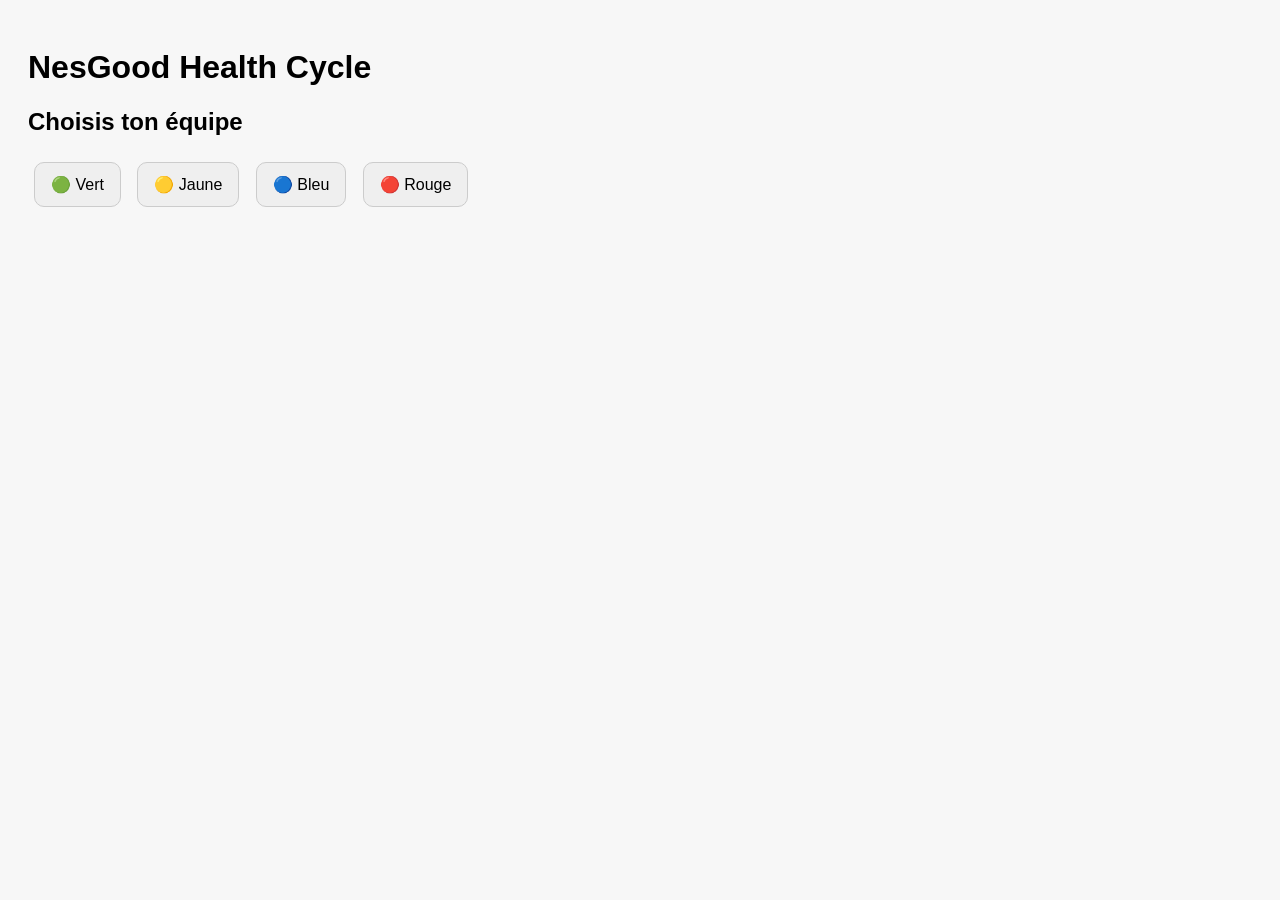
==== index.html @ 1860fed1 "Update index.html" ====
<!DOCTYPE html>
<html lang="fr">
<head>
  <meta charset="UTF-8">
  <title>NesGood Health Cycle</title>
  <link rel="stylesheet" href="./src/styles.css">
</head>
<body>

  <h1>NesGood Health Cycle</h1>

  <h2>Choisis ton équipe</h2>

  <button id="vert">🟢 Vert</button>
  <button id="jaune">🟡 Jaune</button>
  <button id="bleu">🔵 Bleu</button>
  <button id="rouge">🔴 Rouge</button>

  <div id="resultat"></div>

  <script type="module" src="./src/main.js"></script>

</body>
</html>
---- src/styles.css ----
body {
  font-family: Arial, sans-serif;
  padding: 20px;
  background: #f7f7f7;
}

button {
  padding: 12px 16px;
  margin: 6px;
  border-radius: 10px;
  border: 1px solid #ccc;
  font-size: 16px;
}

.card-section {
  padding: 16px;
  border-radius: 14px;
  margin: 14px 0;
}

.sleep-box {
  background: #dff1ff;
}

.nutrition-box {
  background: #ffe1df;
}

.activity-box {
  background: #fff4bf;
}

.recipe-box {
  background: #eeeeee;
}

.time-note {
  display: inline-block;
  background: white;
  padding: 4px 8px;
  border-radius: 8px;
  font-weight: bold;
  margin: 3px 0;
}
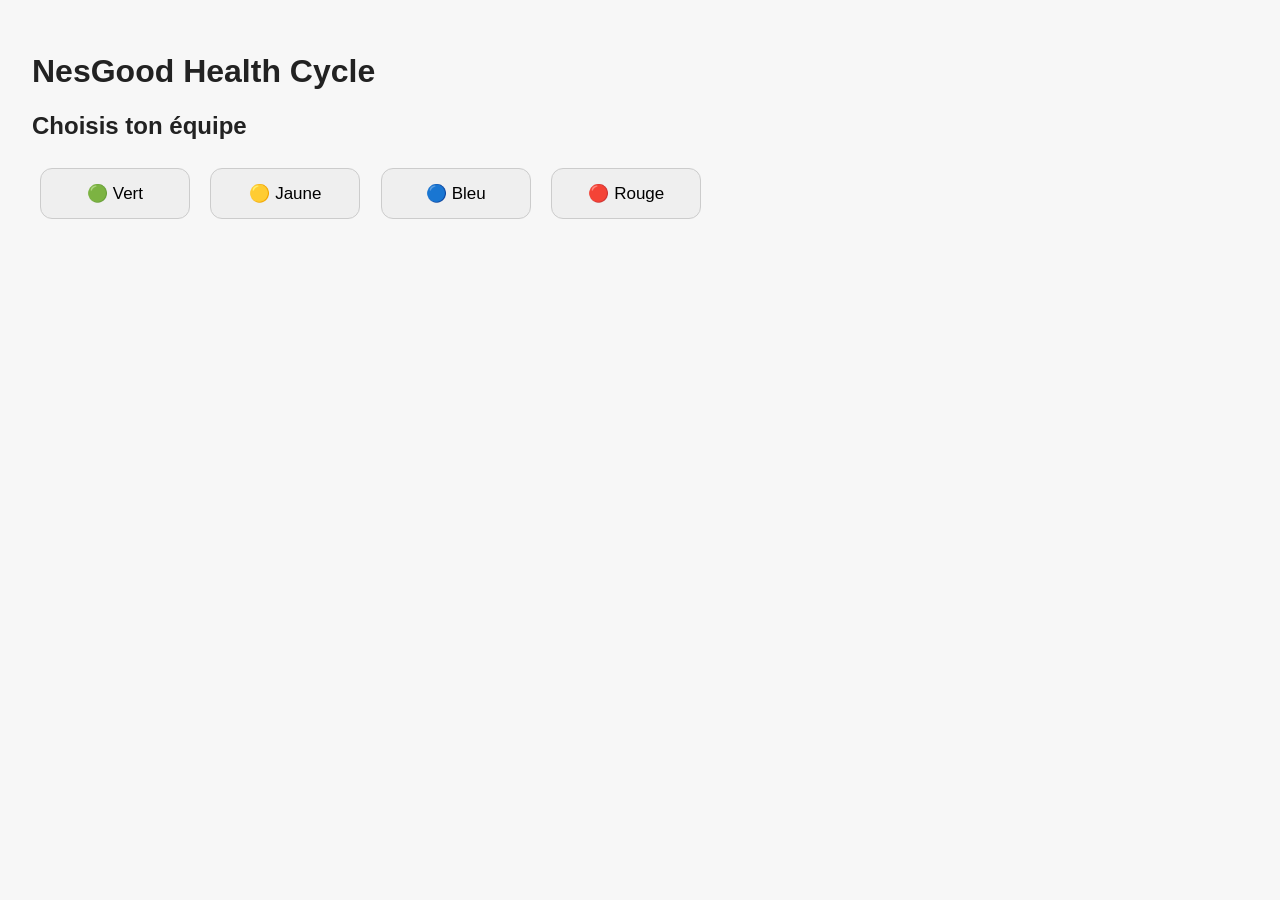
==== commit 601fc7c3: "Update index.html" ====
--- a/index.html
+++ b/index.html
@@ -2,23 +2,48 @@
 <html lang="fr">
 <head>
   <meta charset="UTF-8">
+
+  <meta
+    name="viewport"
+    content="width=device-width, initial-scale=1.0"
+  >
+
   <title>NesGood Health Cycle</title>
-  <link rel="stylesheet" href="./src/styles.css">
+
+  <link
+    rel="stylesheet"
+    href="./src/styles.css"
+  >
 </head>
+
 <body>
 
   <h1>NesGood Health Cycle</h1>
 
   <h2>Choisis ton équipe</h2>
 
-  <button id="vert">🟢 Vert</button>
-  <button id="jaune">🟡 Jaune</button>
-  <button id="bleu">🔵 Bleu</button>
-  <button id="rouge">🔴 Rouge</button>
+  <button id="vert">
+    🟢 Vert
+  </button>
+
+  <button id="jaune">
+    🟡 Jaune
+  </button>
+
+  <button id="bleu">
+    🔵 Bleu
+  </button>
+
+  <button id="rouge">
+    🔴 Rouge
+  </button>
 
   <div id="resultat"></div>
 
-  <script type="module" src="./src/main.js"></script>
+  <script
+    type="module"
+    src="./src/main.js"
+  ></script>
 
 </body>
 </html>
--- a/src/styles.css
+++ b/src/styles.css
@@ -1,22 +1,52 @@
+* {
+  box-sizing: border-box;
+}
+
+html, body {
+  margin: 0;
+  padding: 0;
+  width: 100%;
+  overflow-x: hidden;
+}
 
 body {
   font-family: Arial, sans-serif;
-  padding: 20px;
   background: #f7f7f7;
+  padding: 16px;
+  color: #222;
+}
+
+h1, h2, h3, p {
+  max-width: 100%;
+  word-wrap: break-word;
+  overflow-wrap: break-word;
 }
 
 button {
-  padding: 12px 16px;
-  margin: 6px;
-  border-radius: 10px;
+  width: 100%;
+  max-width: 420px;
+  padding: 14px 16px;
+  margin: 6px 0;
+  border-radius: 12px;
   border: 1px solid #ccc;
-  font-size: 16px;
+  font-size: 17px;
+  display: block;
+}
+
+#resultat {
+  width: 100%;
+  max-width: 760px;
+  margin: 20px auto 0;
 }
 
 .card-section {
+  width: 100%;
+  max-width: 100%;
   padding: 16px;
   border-radius: 14px;
   margin: 14px 0;
+  overflow-wrap: break-word;
+  word-break: normal;
 }
 
 .sleep-box {
@@ -37,9 +67,61 @@
 
 .time-note {
   display: inline-block;
+  max-width: 100%;
   background: white;
-  padding: 4px 8px;
-  border-radius: 8px;
+  padding: 6px 10px;
+  border-radius: 10px;
   font-weight: bold;
-  margin: 3px 0;
+  margin: 4px 2px;
+  overflow-wrap: break-word;
 }
+
+/* Tablette et PC */
+@media (min-width: 768px) {
+  body {
+    padding: 32px;
+  }
+
+  button {
+    display: inline-block;
+    width: auto;
+    min-width: 150px;
+    margin: 8px;
+  }
+
+  #resultat {
+    max-width: 820px;
+  }
+}
+
+/* Petit smartphone */
+@media (max-width: 420px) {
+  body {
+    padding: 12px;
+  }
+
+  h1 {
+    font-size: 24px;
+  }
+
+  h2 {
+    font-size: 20px;
+  }
+
+  h3 {
+    font-size: 18px;
+  }
+
+  p {
+    font-size: 15px;
+    line-height: 1.45;
+  }
+
+  .card-section {
+    padding: 13px;
+  }
+
+  .time-note {
+    font-size: 14px;
+  }
+}
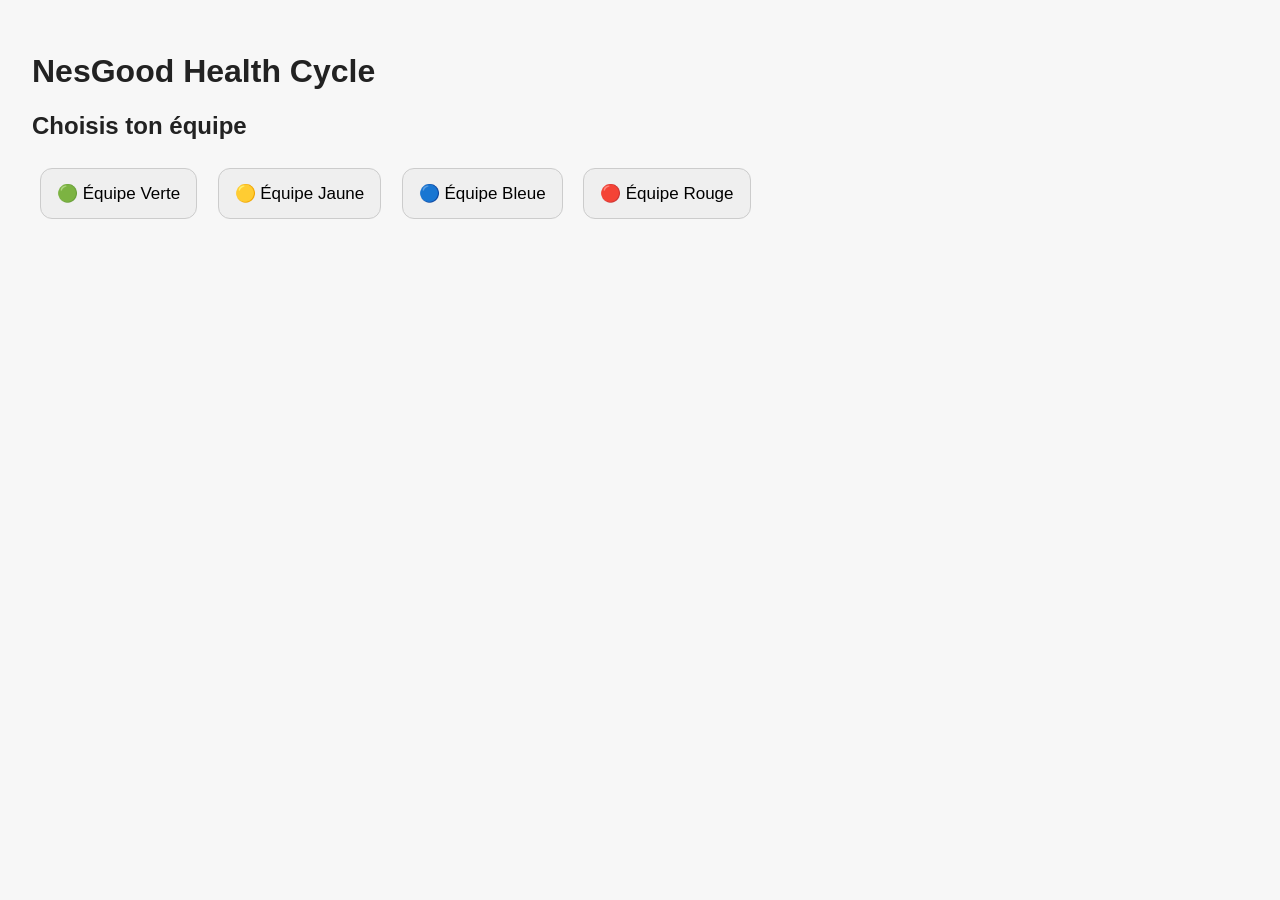
==== commit 403fc2d6: "Update index.html" ====
--- a/index.html
+++ b/index.html
@@ -22,21 +22,29 @@
 
   <h2>Choisis ton équipe</h2>
 
-  <button id="vert">
-    🟢 Vert
-  </button>
+  <div class="team-grid">
 
-  <button id="jaune">
-    🟡 Jaune
-  </button>
+    <button id="vert" class="team-btn team-green">
+      <span class="team-dot">🟢</span>
+      <span>Équipe Verte</span>
+    </button>
 
-  <button id="bleu">
-    🔵 Bleu
-  </button>
+    <button id="jaune" class="team-btn team-yellow">
+      <span class="team-dot">🟡</span>
+      <span>Équipe Jaune</span>
+    </button>
 
-  <button id="rouge">
-    🔴 Rouge
-  </button>
+    <button id="bleu" class="team-btn team-blue">
+      <span class="team-dot">🔵</span>
+      <span>Équipe Bleue</span>
+    </button>
+
+    <button id="rouge" class="team-btn team-red">
+      <span class="team-dot">🔴</span>
+      <span>Équipe Rouge</span>
+    </button>
+
+  </div>
 
   <div id="resultat"></div>
 
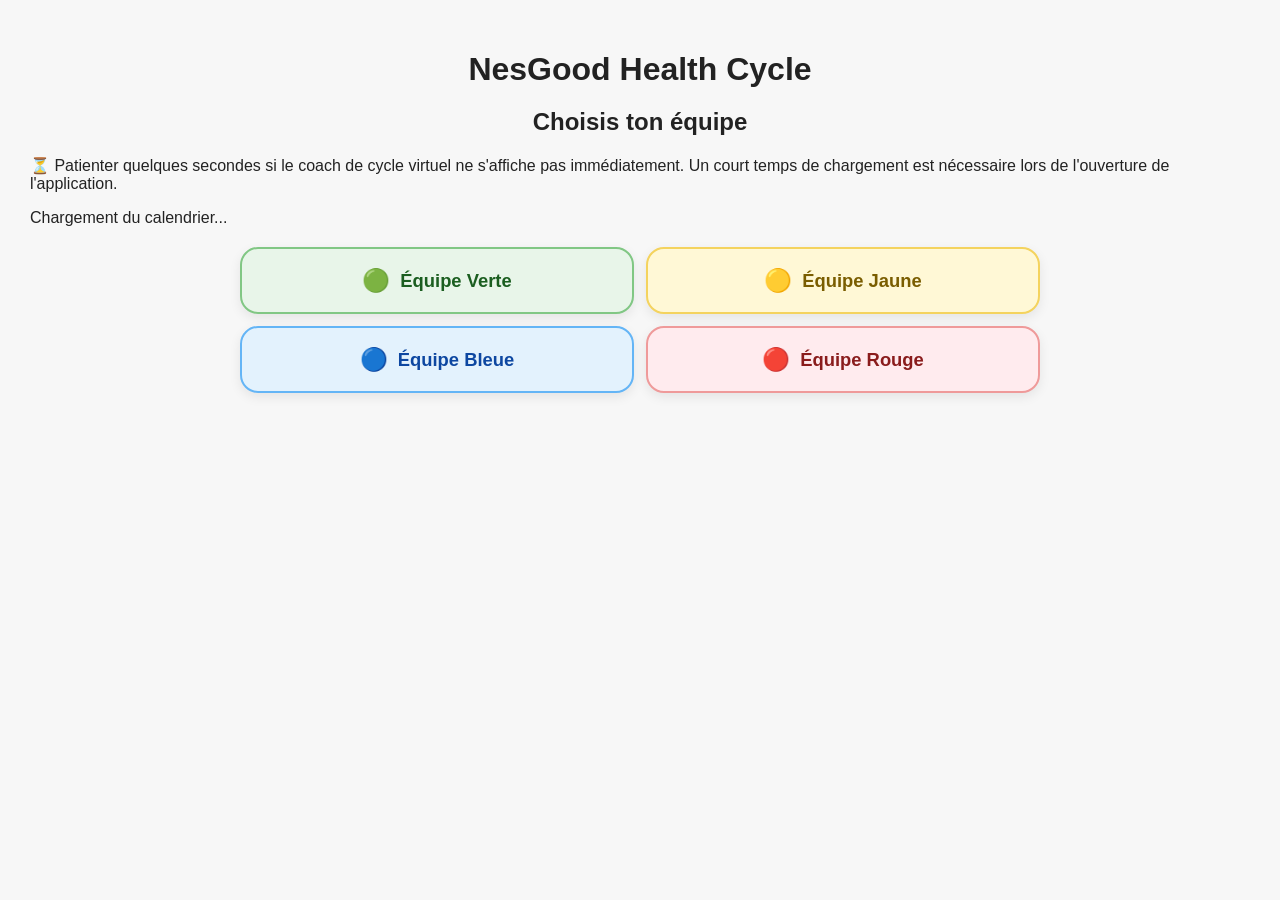
==== commit 08c8f23c: "Update index.html" ====
--- a/index.html
+++ b/index.html
@@ -22,24 +22,33 @@
 
   <h2>Choisis ton équipe</h2>
 
+  <p class="loading-message">
+    ⏳ Patienter quelques secondes si le coach de cycle virtuel ne s'affiche pas immédiatement.
+    Un court temps de chargement est nécessaire lors de l'ouverture de l'application.
+  </p>
+
+  <div id="calendarStatus" class="calendar-status loading">
+    Chargement du calendrier...
+  </div>
+
   <div class="team-grid">
 
-    <button id="vert" class="team-btn team-green">
+    <button id="vert" class="team-btn team-green" disabled>
       <span class="team-dot">🟢</span>
       <span>Équipe Verte</span>
     </button>
 
-    <button id="jaune" class="team-btn team-yellow">
+    <button id="jaune" class="team-btn team-yellow" disabled>
       <span class="team-dot">🟡</span>
       <span>Équipe Jaune</span>
     </button>
 
-    <button id="bleu" class="team-btn team-blue">
+    <button id="bleu" class="team-btn team-blue" disabled>
       <span class="team-dot">🔵</span>
       <span>Équipe Bleue</span>
     </button>
 
-    <button id="rouge" class="team-btn team-red">
+    <button id="rouge" class="team-btn team-red" disabled>
       <span class="team-dot">🔴</span>
       <span>Équipe Rouge</span>
     </button>
--- a/src/styles.css
+++ b/src/styles.css
@@ -2,7 +2,8 @@
   box-sizing: border-box;
 }
 
-html, body {
+html,
+body {
   margin: 0;
   padding: 0;
   width: 100%;
@@ -12,41 +13,126 @@
 body {
   font-family: Arial, sans-serif;
   background: #f7f7f7;
+  color: #222;
   padding: 16px;
-  color: #222;
-}
-
-h1, h2, h3, p {
+}
+
+h1 {
+  text-align: center;
+  margin-bottom: 8px;
+}
+
+h2 {
+  text-align: center;
+  margin-bottom: 20px;
+}
+
+h1,
+h2,
+h3,
+p {
   max-width: 100%;
-  word-wrap: break-word;
   overflow-wrap: break-word;
 }
 
-button {
-  width: 100%;
-  max-width: 420px;
-  padding: 14px 16px;
-  margin: 6px 0;
-  border-radius: 12px;
-  border: 1px solid #ccc;
-  font-size: 17px;
-  display: block;
+.team-grid {
+  display: grid;
+  grid-template-columns: 1fr;
+  gap: 12px;
+  max-width: 800px;
+  margin: 20px auto 30px auto;
+}
+
+.team-btn {
+  width: 100%;
+  border: none;
+  border-radius: 18px;
+  padding: 18px;
+  font-size: 1.15rem;
+  font-weight: bold;
+  cursor: pointer;
+  display: flex;
+  justify-content: center;
+  align-items: center;
+  gap: 10px;
+  transition: all 0.2s ease;
+  box-shadow: 0 4px 12px rgba(0,0,0,0.08);
+}
+
+.team-btn:hover {
+  transform: translateY(-2px);
+}
+
+.team-btn:active {
+  transform: scale(0.97);
+}
+
+.team-dot {
+  font-size: 1.4rem;
+}
+
+.team-green {
+  background: #e8f5e9;
+  border: 2px solid #81c784;
+  color: #1b5e20;
+}
+
+.team-yellow {
+  background: #fff8d6;
+  border: 2px solid #f4d35e;
+  color: #7a5d00;
+}
+
+.team-blue {
+  background: #e3f2fd;
+  border: 2px solid #64b5f6;
+  color: #0d47a1;
+}
+
+.team-red {
+  background: #ffebee;
+  border: 2px solid #ef9a9a;
+  color: #8a1c1c;
 }
 
 #resultat {
   width: 100%;
-  max-width: 760px;
-  margin: 20px auto 0;
-}
-
-.card-section {
-  width: 100%;
-  max-width: 100%;
+  max-width: 850px;
+  margin: auto;
+}
+
+.welcome-box {
+  background: #e8f5e9;
+  border-left: 6px solid #4caf50;
   padding: 16px;
   border-radius: 14px;
-  margin: 14px 0;
-  overflow-wrap: break-word;
-  word-break: normal;
+  margin-bottom: 18px;
+}
+
+.horaire-box {
+  background: white;
+  border: 1px solid #ddd;
+  border-radius: 14px;
+  padding: 14px;
+  margin-top: 16px;
+  margin-bottom: 16px;
+}
+
+.time-note {
+  display: inline-block;
+  background: white;
+  padding: 8px 12px;
+  margin: 6px 2px 12px 0;
+  border-radius: 10px;
+  font-weight: bold;
+  font-size: 0.95rem;
+}
+
+.card-section {
+  width: 100%;
+  border-radius: 14px;
+  padding: 16px;
+  margin-top: 16px;
 }
 
 .sleep-box {
@@ -65,63 +151,72 @@
   background: #eeeeee;
 }
 
-.time-note {
-  display: inline-block;
-  max-width: 100%;
-  background: white;
-  padding: 6px 10px;
-  border-radius: 10px;
-  font-weight: bold;
-  margin: 4px 2px;
-  overflow-wrap: break-word;
-}
-
-/* Tablette et PC */
+.card-subtitle {
+  font-weight: bold;
+  margin-top: 10px;
+  margin-bottom: 6px;
+}
+
+.card-bullet {
+  margin-left: 10px;
+  margin-bottom: 8px;
+  line-height: 1.45;
+}
+
+.card-highlight {
+  font-weight: bold;
+}
+
 @media (min-width: 768px) {
   body {
-    padding: 32px;
-  }
-
-  button {
-    display: inline-block;
-    width: auto;
-    min-width: 150px;
-    margin: 8px;
-  }
-
-  #resultat {
-    max-width: 820px;
-  }
-}
-
-/* Petit smartphone */
+    padding: 30px;
+  }
+
+  .team-grid {
+    grid-template-columns: repeat(2, 1fr);
+  }
+
+  h1 {
+    font-size: 2rem;
+  }
+}
+
 @media (max-width: 420px) {
   body {
     padding: 12px;
   }
 
   h1 {
-    font-size: 24px;
+    font-size: 1.6rem;
   }
 
   h2 {
-    font-size: 20px;
+    font-size: 1.2rem;
   }
 
   h3 {
-    font-size: 18px;
+    font-size: 1rem;
   }
 
   p {
-    font-size: 15px;
-    line-height: 1.45;
+    font-size: 0.95rem;
+    line-height: 1.5;
   }
 
   .card-section {
-    padding: 13px;
+    padding: 14px;
+  }
+
+  .welcome-box {
+    padding: 14px;
+  }
+
+  .team-btn {
+    font-size: 1rem;
+    padding: 16px;
   }
 
   .time-note {
-    font-size: 14px;
-  }
-}
+    font-size: 0.85rem;
+  }
+}
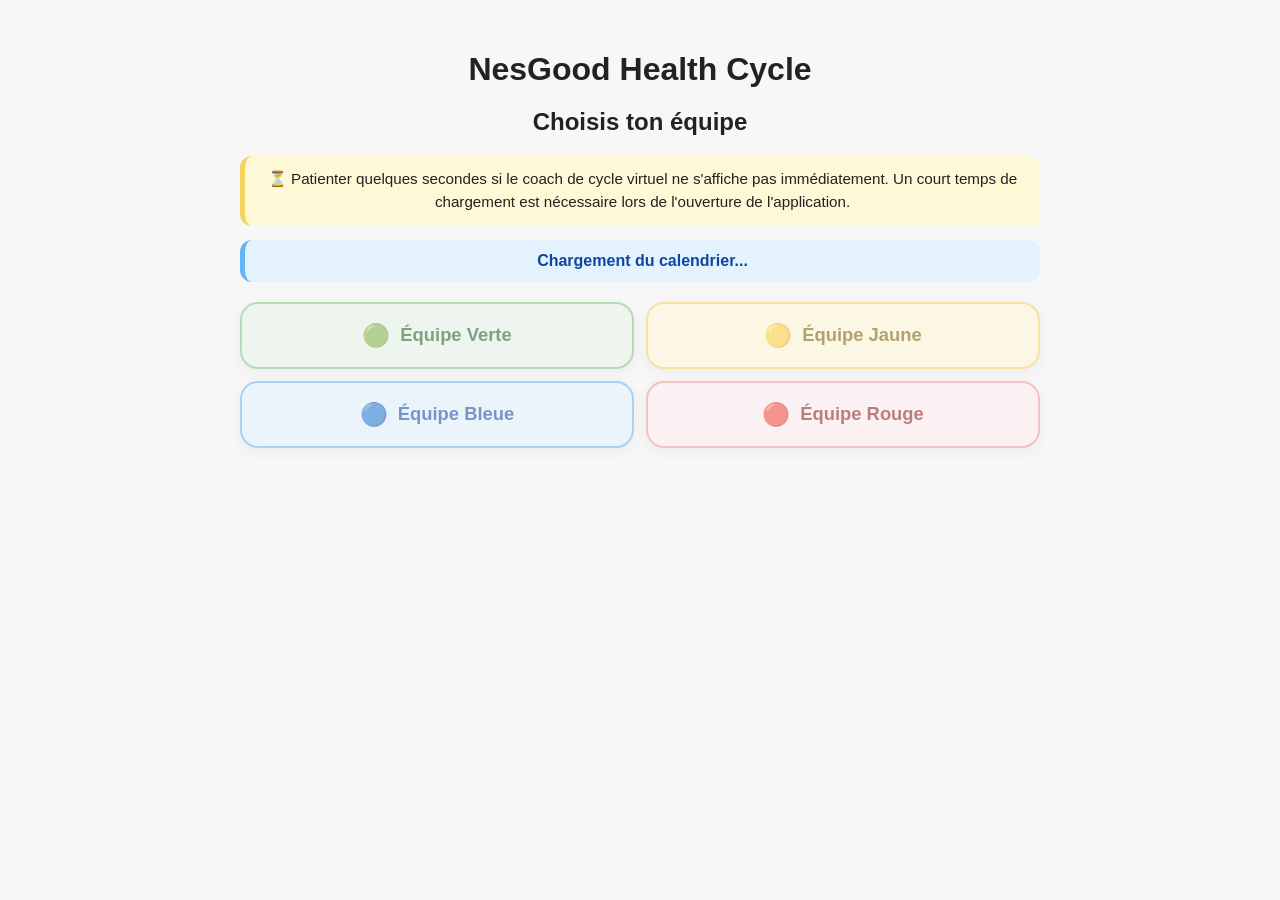
==== commit 2c73c65d: "Update index.html" ====
--- a/index.html
+++ b/index.html
@@ -8,7 +8,7 @@
     content="width=device-width, initial-scale=1.0"
   >
 
-  <title>NesGood Health Cycle</title>
+  <title>Nes Good Health Cycle</title>
 
   <link
     rel="stylesheet"
--- a/src/styles.css
+++ b/src/styles.css
@@ -67,6 +67,12 @@
   transform: scale(0.97);
 }
 
+.team-btn:disabled {
+  opacity: 0.55;
+  cursor: not-allowed;
+  transform: none;
+}
+
 .team-dot {
   font-size: 1.4rem;
 }
@@ -95,11 +101,80 @@
   color: #8a1c1c;
 }
 
+.loading-message {
+  max-width: 800px;
+  margin: 0 auto 14px auto;
+  padding: 12px 16px;
+  background: #fff8d6;
+  border-left: 5px solid #f4d35e;
+  border-radius: 12px;
+  text-align: center;
+  font-size: 0.95rem;
+  line-height: 1.5;
+}
+
+.calendar-status {
+  max-width: 800px;
+  margin: 0 auto 20px auto;
+  padding: 12px 16px;
+  border-radius: 12px;
+  text-align: center;
+  font-weight: bold;
+}
+
+.calendar-status.loading {
+  background: #e3f2fd;
+  border-left: 5px solid #64b5f6;
+  color: #0d47a1;
+}
+
+.calendar-status.ready {
+  background: #e8f5e9;
+  border-left: 5px solid #4caf50;
+  color: #1b5e20;
+}
+
+.calendar-status.error {
+  background: #ffebee;
+  border-left: 5px solid #ef5350;
+  color: #8a1c1c;
+}
+
 #resultat {
   width: 100%;
-  max-width: 850px;
+  max-width: 980px;
   margin: auto;
 }
+
+/* Layout haut */
+
+.top-layout {
+  display: grid;
+  grid-template-columns: 1fr;
+  grid-template-areas:
+    "left"
+    "right"
+    "event";
+  gap: 18px;
+  align-items: start;
+}
+
+.top-left {
+  grid-area: left;
+  min-width: 0;
+}
+
+.top-right {
+  grid-area: right;
+  min-width: 0;
+}
+
+.event-planner-wrapper {
+  grid-area: event;
+  min-width: 0;
+}
+
+/* Cartes haut */
 
 .welcome-box {
   background: #e8f5e9;
@@ -109,7 +184,27 @@
   margin-bottom: 18px;
 }
 
-.horaire-box {
+.coach-tip-box {
+  margin: 16px 0;
+  background: linear-gradient(135deg, #e8f5e9, #f4fff5);
+  border-left: 6px solid #43a047;
+  border-radius: 16px;
+  padding: 18px;
+  box-shadow: 0 4px 10px rgba(0,0,0,0.05);
+}
+
+.coach-tip-header {
+  font-size: 1.1rem;
+  font-weight: bold;
+  color: #2e7d32;
+  margin-bottom: 10px;
+}
+
+.coach-tip-content {
+  line-height: 1.6;
+}
+
+.horaire-block {
   background: white;
   border: 1px solid #ddd;
   border-radius: 14px;
@@ -117,6 +212,186 @@
   margin-top: 16px;
   margin-bottom: 16px;
 }
+
+.focus-box {
+  height: auto;
+  background: linear-gradient(135deg, #eef2ff, #f8f9ff);
+  border-left: 6px solid #5c6bc0;
+  border-radius: 18px;
+  padding: 18px;
+  box-shadow: 0 4px 12px rgba(0,0,0,0.06);
+}
+
+.focus-box h3 {
+  margin-top: 0;
+  color: #3949ab;
+}
+
+.focus-box hr {
+  border: none;
+  height: 1px;
+  background: rgba(0,0,0,0.12);
+  margin: 14px 0;
+}
+
+.focus-item {
+  margin: 12px 0;
+}
+
+.focus-item p {
+  margin: 4px 0 0 0;
+  line-height: 1.45;
+}
+
+.small-reminder-box {
+  margin-top: 16px;
+  background: white;
+  border-radius: 14px;
+  padding: 14px;
+  border: 1px solid rgba(0,0,0,0.06);
+}
+
+.recovery-box {
+  margin-top: 18px;
+  background: linear-gradient(135deg, #e8f5e9, #f7fff8);
+  border-left: 6px solid #43a047;
+  border-radius: 18px;
+  padding: 18px;
+  box-shadow: 0 4px 12px rgba(0,0,0,0.06);
+}
+
+.recovery-box h3 {
+  margin-top: 0;
+  color: #2e7d32;
+}
+
+.recovery-score {
+  margin: 10px 0;
+  font-weight: bold;
+  letter-spacing: 1px;
+  color: #2e7d32;
+}
+
+/* Préparation personnalisée */
+
+.event-planner-box {
+  margin-top: 16px;
+  background: #fff8d6;
+  border-left: 6px solid #f4d35e;
+  border-radius: 16px;
+  padding: 16px;
+  box-shadow: 0 4px 10px rgba(0,0,0,0.04);
+}
+
+.event-planner-box h3 {
+  margin-top: 0;
+  color: #7a5d00;
+}
+
+.event-planner-box label {
+  display: block;
+  margin-top: 12px;
+  margin-bottom: 6px;
+  font-weight: bold;
+}
+
+.event-planner-box input,
+.event-planner-box select {
+  width: 100%;
+  padding: 12px;
+  border-radius: 12px;
+  border: 1px solid #ddd;
+  background: white;
+  font-size: 1rem;
+}
+
+.event-planner-box small {
+  display: block;
+  margin-top: 6px;
+  color: #7a5d00;
+  line-height: 1.4;
+}
+
+.event-btn {
+  width: 100%;
+  margin-top: 14px;
+  padding: 13px 16px;
+  border-radius: 14px;
+  border: none;
+  cursor: pointer;
+  background: #7a5d00;
+  color: white;
+  font-weight: bold;
+  font-size: 1rem;
+}
+
+.event-btn:active {
+  transform: scale(0.98);
+}
+
+.event-result {
+  margin-top: 14px;
+  background: white;
+  border-radius: 14px;
+  padding: 14px;
+  border: 1px solid rgba(0,0,0,0.08);
+}
+
+.event-result h3 {
+  margin-top: 0;
+}
+
+.event-plan {
+  margin-top: 18px;
+  display: grid;
+  grid-template-columns: 1fr;
+  gap: 14px;
+}
+
+.event-plan-day {
+  background: #fffdf2;
+  border-left: 5px solid #f4d35e;
+  border-radius: 14px;
+  padding: 14px;
+  border: 1px solid rgba(0,0,0,0.06);
+}
+
+.event-plan-day h4 {
+  margin: 0 0 12px 0;
+  font-size: 1.05rem;
+  color: #7a5d00;
+}
+
+.event-plan-line {
+  background: white;
+  border-radius: 12px;
+  padding: 10px 12px;
+  margin-bottom: 10px;
+  border: 1px solid rgba(0,0,0,0.05);
+}
+
+.event-plan-line:last-child {
+  margin-bottom: 0;
+}
+
+.event-plan-line p {
+  margin: 5px 0 0 0;
+  line-height: 1.45;
+}
+
+/* Séparateur détails */
+
+.details-separator {
+  margin: 28px 0 10px 0;
+  border-top: 2px solid #222;
+}
+
+.details-title {
+  text-align: center;
+  margin: 0 0 16px 0;
+}
+
+/* Cartes détail */
 
 .time-note {
   display: inline-block;
@@ -167,19 +442,166 @@
   font-weight: bold;
 }
 
-@media (min-width: 768px) {
+/* Recettes */
+
+.recipe-grid {
+  display: grid;
+  grid-template-columns: 1fr;
+  gap: 14px;
+  margin-top: 12px;
+}
+
+.recipe-panel {
+  background: rgba(255, 255, 255, 0.72);
+  border-radius: 14px;
+  padding: 14px;
+  border: 1px solid rgba(0,0,0,0.05);
+}
+
+.recipe-title {
+  font-weight: bold;
+  margin-bottom: 10px;
+  color: #444;
+}
+
+.recipe-visual {
+  text-align: center;
+  font-size: 2.6rem;
+  margin-bottom: 16px;
+}
+
+.nutrition-facts-box {
+  background: rgba(255, 255, 255, 0.76);
+  border-radius: 14px;
+  padding: 14px;
+  margin: 14px 0;
+  border: 1px solid rgba(0,0,0,0.08);
+  text-align: center;
+}
+
+.nutrition-facts-img {
+  width: 100%;
+  max-width: 360px;
+  height: auto;
+  border-radius: 12px;
+  display: block;
+  margin: 10px auto 0 auto;
+  box-shadow: 0 4px 10px rgba(0,0,0,0.08);
+}
+
+/* Le saviez-vous */
+
+.did-you-know-box {
+  margin-top: 18px;
+  background: linear-gradient(135deg, #eef2ff, #f8f9ff);
+  border-left: 6px solid #5c6bc0;
+  border-radius: 16px;
+  padding: 18px;
+  box-shadow: 0 4px 10px rgba(0,0,0,0.05);
+}
+
+.did-you-know-header {
+  font-size: 1.15rem;
+  font-weight: bold;
+  color: #3949ab;
+  margin-bottom: 10px;
+}
+
+.did-you-know-content {
+  font-size: 1rem;
+  line-height: 1.6;
+}
+
+/* Tablette / iPad : 2 colonnes */
+
+@media (min-width: 768px) and (max-width: 1199px) {
   body {
     padding: 30px;
   }
 
+  #resultat {
+    max-width: 1040px;
+  }
+
+  .top-layout {
+    grid-template-columns: minmax(0, 1fr) minmax(280px, 0.9fr);
+    grid-template-areas:
+      "left right"
+      "event right";
+  }
+
   .team-grid {
     grid-template-columns: repeat(2, 1fr);
   }
 
+  .recipe-grid {
+    grid-template-columns: repeat(2, 1fr);
+  }
+
+  .event-plan {
+    grid-template-columns: 1fr;
+  }
+
+  .nutrition-facts-img {
+    max-width: 420px;
+  }
+
+  .coach-tip-box,
+  .did-you-know-box,
+  .recovery-box {
+    padding: 22px;
+  }
+
   h1 {
     font-size: 2rem;
   }
 }
+
+/* PC large : 3 colonnes */
+
+@media (min-width: 1200px) {
+  body {
+    padding: 30px;
+  }
+
+  #resultat {
+    max-width: 1280px;
+  }
+
+  .top-layout {
+    grid-template-columns: minmax(0, 1fr) minmax(260px, 0.8fr) minmax(340px, 1fr);
+    grid-template-areas:
+      "left right event";
+  }
+
+  .team-grid {
+    grid-template-columns: repeat(2, 1fr);
+  }
+
+  .recipe-grid {
+    grid-template-columns: repeat(2, 1fr);
+  }
+
+  .event-plan {
+    grid-template-columns: 1fr;
+  }
+
+  .nutrition-facts-img {
+    max-width: 420px;
+  }
+
+  .coach-tip-box,
+  .did-you-know-box,
+  .recovery-box {
+    padding: 22px;
+  }
+
+  h1 {
+    font-size: 2rem;
+  }
+}
+
+/* Smartphone */
 
 @media (max-width: 420px) {
   body {
@@ -219,4 +641,49 @@
   .time-note {
     font-size: 0.85rem;
   }
-}
+
+  .recipe-panel {
+    padding: 12px;
+  }
+
+  .recipe-visual {
+    font-size: 2.1rem;
+  }
+
+  .nutrition-facts-box {
+    padding: 12px;
+  }
+
+  .nutrition-facts-img {
+    max-width: 100%;
+  }
+
+  .coach-tip-header,
+  .did-you-know-header {
+    font-size: 1rem;
+  }
+
+  .coach-tip-content,
+  .did-you-know-content {
+    font-size: 0.95rem;
+  }
+
+  .focus-box,
+  .event-planner-box,
+  .recovery-box {
+    padding: 14px;
+  }
+
+  .recovery-score {
+    font-size: 0.9rem;
+    letter-spacing: 0;
+  }
+
+  .event-plan-day {
+    padding: 12px;
+  }
+
+  .event-plan-line {
+    padding: 10px;
+  }
+}
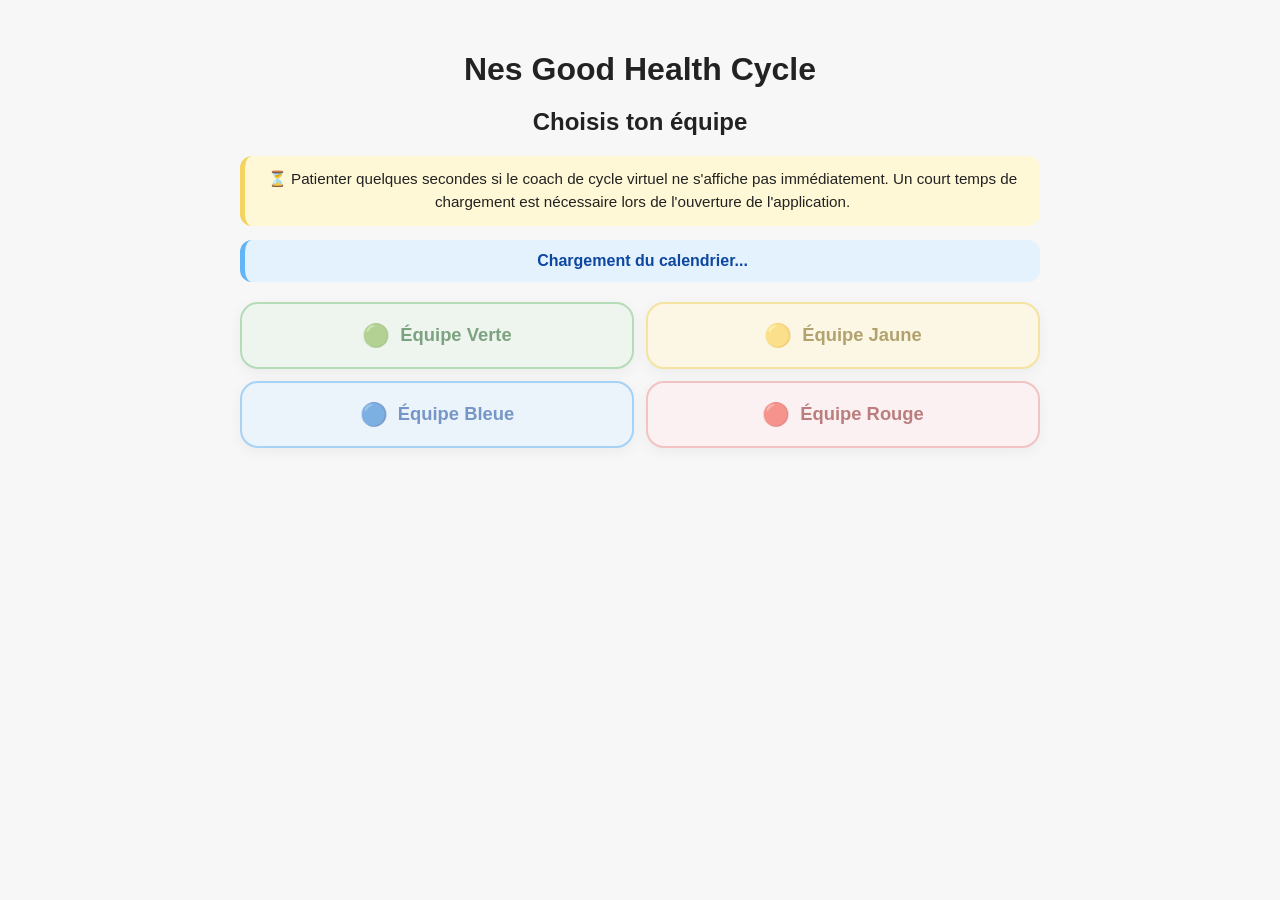
==== commit 9038dd12: "Update index.html" ====
--- a/index.html
+++ b/index.html
@@ -18,7 +18,7 @@
 
 <body>
 
-  <h1>NesGood Health Cycle</h1>
+  <h1>Nes Good Health Cycle</h1>
 
   <h2>Choisis ton équipe</h2>
 
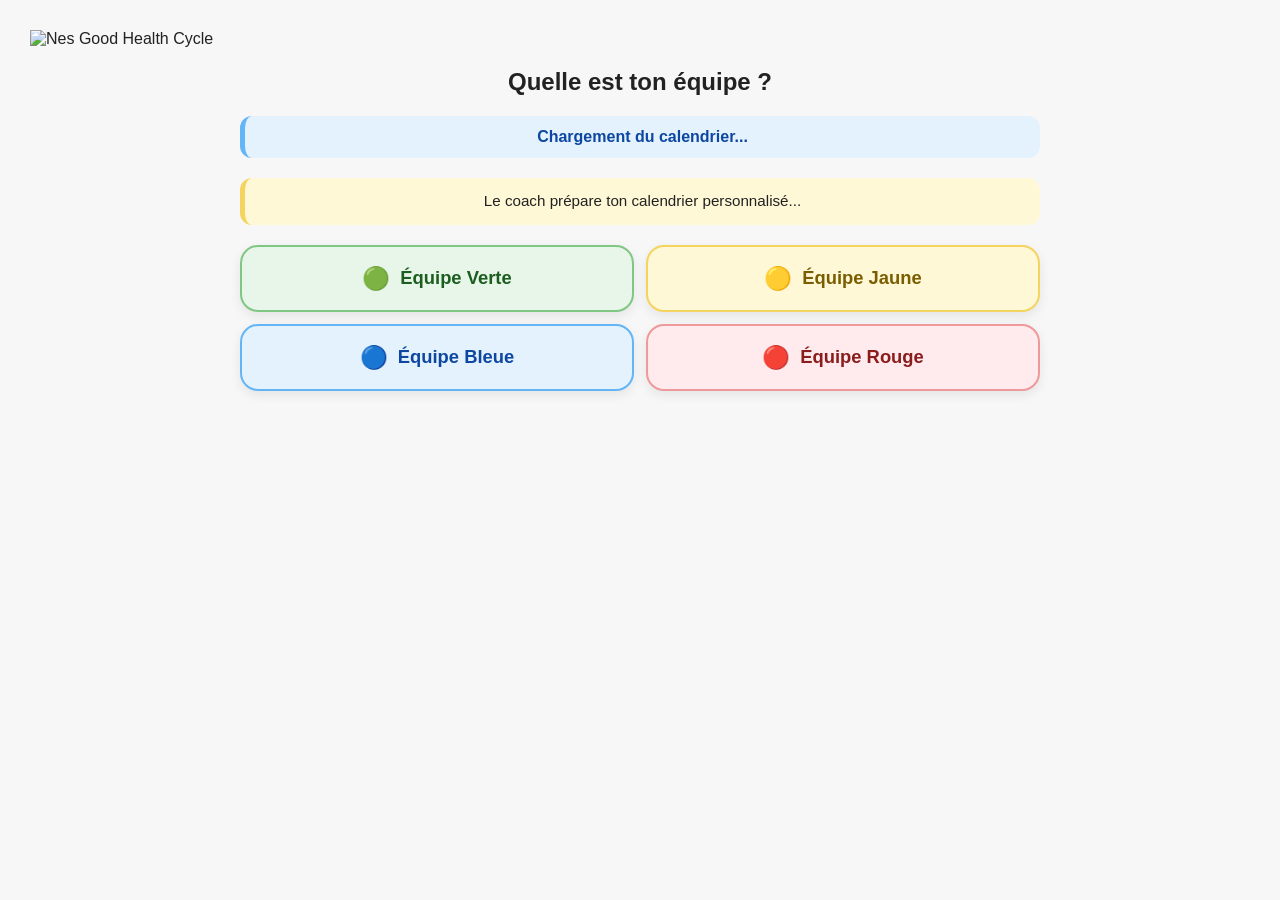
==== commit c6b1e81d: "Update index.html" ====
--- a/index.html
+++ b/index.html
@@ -1,66 +1,64 @@
 <!DOCTYPE html>
 <html lang="fr">
+
 <head>
-  <meta charset="UTF-8">
+    <meta charset="UTF-8">
+    <meta name="viewport" content="width=device-width, initial-scale=1.0">
 
-  <meta
-    name="viewport"
-    content="width=device-width, initial-scale=1.0"
-  >
+    <title>Nes Good Health Cycle</title>
 
-  <title>Nes Good Health Cycle</title>
-
-  <link
-    rel="stylesheet"
-    href="./src/styles.css"
-  >
+    <link rel="stylesheet" href="./src/styles.css">
 </head>
 
 <body>
 
-  <h1>Nes Good Health Cycle</h1>
+    <header class="app-header">
 
-  <h2>Choisis ton équipe</h2>
+        <img
+            src="./assets/logo/Logo Nes Good Health Cycle.png"
+            alt="Nes Good Health Cycle"
+            class="app-logo">
 
-  <p class="loading-message">
-    ⏳ Patienter quelques secondes si le coach de cycle virtuel ne s'affiche pas immédiatement.
-    Un court temps de chargement est nécessaire lors de l'ouverture de l'application.
-  </p>
+        <h2>Quelle est ton équipe ?</h2>
 
-  <div id="calendarStatus" class="calendar-status loading">
-    Chargement du calendrier...
-  </div>
+    </header>
 
-  <div class="team-grid">
+    <div id="calendarStatus" class="calendar-status loading">
+        Chargement du calendrier...
+    </div>
 
-    <button id="vert" class="team-btn team-green" disabled>
-      <span class="team-dot">🟢</span>
-      <span>Équipe Verte</span>
-    </button>
+    <div class="loading-message">
+        Le coach prépare ton calendrier personnalisé...
+    </div>
 
-    <button id="jaune" class="team-btn team-yellow" disabled>
-      <span class="team-dot">🟡</span>
-      <span>Équipe Jaune</span>
-    </button>
+    <div class="team-grid">
 
-    <button id="bleu" class="team-btn team-blue" disabled>
-      <span class="team-dot">🔵</span>
-      <span>Équipe Bleue</span>
-    </button>
+        <button id="vert" class="team-btn team-green">
+            <span class="team-dot">🟢</span>
+            Équipe Verte
+        </button>
 
-    <button id="rouge" class="team-btn team-red" disabled>
-      <span class="team-dot">🔴</span>
-      <span>Équipe Rouge</span>
-    </button>
+        <button id="jaune" class="team-btn team-yellow">
+            <span class="team-dot">🟡</span>
+            Équipe Jaune
+        </button>
 
-  </div>
+        <button id="bleu" class="team-btn team-blue">
+            <span class="team-dot">🔵</span>
+            Équipe Bleue
+        </button>
 
-  <div id="resultat"></div>
+        <button id="rouge" class="team-btn team-red">
+            <span class="team-dot">🔴</span>
+            Équipe Rouge
+        </button>
 
-  <script
-    type="module"
-    src="./src/main.js"
-  ></script>
+    </div>
+
+    <main id="resultat"></main>
+
+    <script type="module" src="./src/main.js"></script>
 
 </body>
+
 </html>
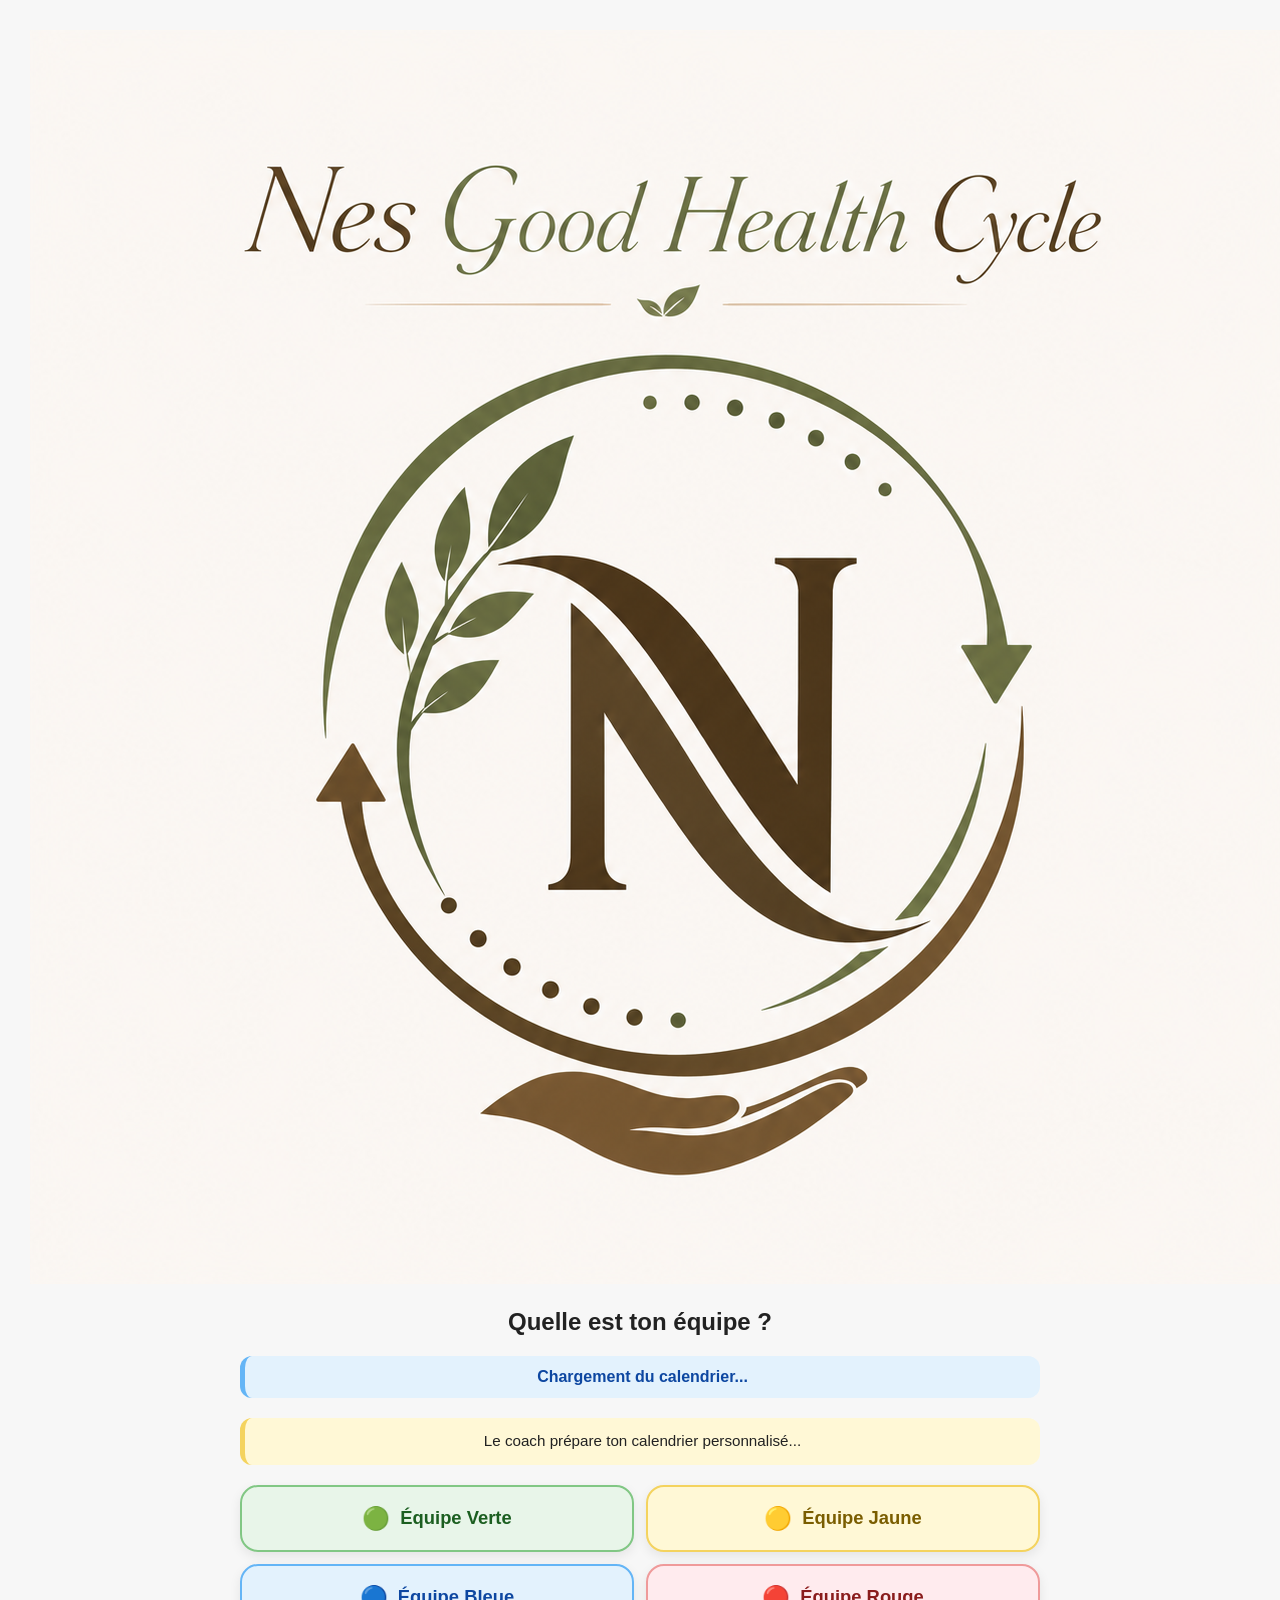
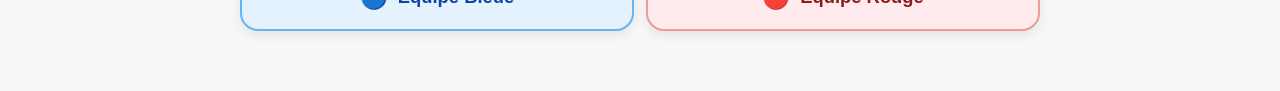
==== commit b1a3c50d: "Update index.html" ====
--- a/index.html
+++ b/index.html
@@ -15,7 +15,7 @@
     <header class="app-header">
 
         <img
-            src="./assets/logo/Logo Nes Good Health Cycle.png"
+            src="./assets/logo/Logo.png"
             alt="Nes Good Health Cycle"
             class="app-logo">
 
